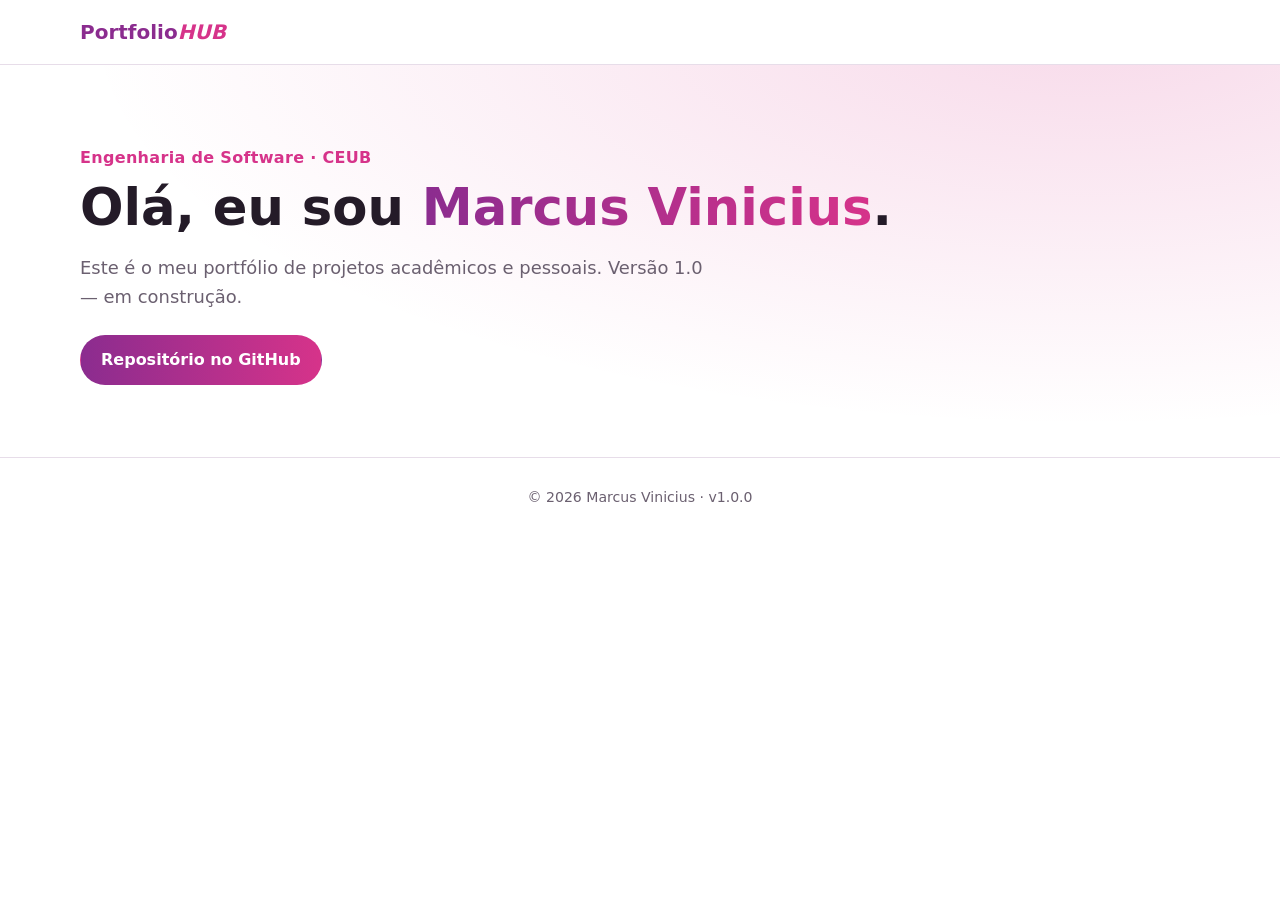
==== index.html @ 686c1ded "feat: cria página inicial do portfólio para o GitHub Pages" ====
<!DOCTYPE html>
<html lang="pt-BR">
<head>
  <meta charset="UTF-8">
  <meta name="viewport" content="width=device-width, initial-scale=1.0">
  <title>PortfolioHUB | Marcus Vinicius</title>
  <link rel="stylesheet" href="assets/css/style.css">
</head>
<body>
  <header class="topbar"><nav class="nav container"><a href="#" class="logo">Portfolio<em>HUB</em></a></nav></header>
  <main>
    <section class="hero">
      <div class="container">
        <p class="eyebrow">Engenharia de Software · CEUB</p>
        <h1>Olá, eu sou <span class="grad">Marcus Vinicius</span>.</h1>
        <p class="lead">Este é o meu portfólio de projetos acadêmicos e pessoais. Versão 1.0 — em construção.</p>
        <div class="cta"><a class="btn primary" href="https://github.com/sckut/PortfolioHUB">Repositório no GitHub</a></div>
      </div>
    </section>
  </main>
  <footer class="footer"><div class="container">© 2026 Marcus Vinicius · v1.0.0</div></footer>
</body>
</html>
---- assets/css/style.css ----
/* PortfolioHUB — estilos */
:root {
  --bg: #ffffff;
  --bg-alt: #f7f3f8;
  --text: #241b28;
  --muted: #6b6070;
  --card: #ffffff;
  --border: #e7dde9;
  --primary: #8b2c8f;
  --accent: #d6338a;
  --ok: #1f8a4c;
  --dev: #b26a00;
  --term: #15101a;
  --shadow: 0 6px 24px rgba(60, 20, 70, .08);
  --radius: 14px;
}
@media (prefers-color-scheme: dark) {
  :root:not([data-theme="light"]) {
    --bg: #120d16; --bg-alt: #1a1320; --text: #f1e9f3; --muted: #b3a6b8;
    --card: #1f1726; --border: #33263b; --primary: #c77dd0; --accent: #f06aaf;
    --ok: #4cc37f; --dev: #f0a640; --term: #0b080e; --shadow: 0 6px 24px rgba(0,0,0,.35);
  }
}
:root[data-theme="dark"] {
  --bg: #120d16; --bg-alt: #1a1320; --text: #f1e9f3; --muted: #b3a6b8;
  --card: #1f1726; --border: #33263b; --primary: #c77dd0; --accent: #f06aaf;
  --ok: #4cc37f; --dev: #f0a640; --term: #0b080e; --shadow: 0 6px 24px rgba(0,0,0,.35);
}

* { box-sizing: border-box; }
html { scroll-behavior: smooth; }
body {
  margin: 0; background: var(--bg); color: var(--text);
  font: 16px/1.6 system-ui, -apple-system, "Segoe UI", Roboto, sans-serif;
}
a { color: var(--primary); }
img, iframe { max-width: 100%; }
.container { width: min(1120px, 100% - 32px); margin-inline: auto; }
.skip { position: absolute; left: -999px; }
.skip:focus { left: 16px; top: 16px; background: var(--primary); color: #fff; padding: 8px 12px; z-index: 99; }

/* Topbar */
.topbar { position: sticky; top: 0; z-index: 10; background: color-mix(in srgb, var(--bg) 88%, transparent); backdrop-filter: blur(10px); border-bottom: 1px solid var(--border); }
.nav { display: flex; align-items: center; justify-content: space-between; height: 64px; }
.logo { font-weight: 800; font-size: 1.25rem; text-decoration: none; color: var(--primary); }
.logo em { font-style: italic; color: var(--accent); }
.menu { display: flex; gap: 22px; list-style: none; margin: 0; padding: 0; align-items: center; }
.menu a { color: var(--text); text-decoration: none; font-weight: 500; font-size: .95rem; }
.menu a:hover { color: var(--accent); }
.menu-btn { display: none; background: none; border: 0; font-size: 1.5rem; color: var(--text); cursor: pointer; }
.tema { background: var(--bg-alt); border: 1px solid var(--border); color: var(--text); border-radius: 50%; width: 34px; height: 34px; cursor: pointer; font-size: 1rem; }

/* Hero */
.hero { padding: 80px 0 72px; background: radial-gradient(1000px 400px at 85% -10%, color-mix(in srgb, var(--accent) 18%, transparent), transparent), var(--bg); }
.hero-grid { display: grid; grid-template-columns: 1.1fr .9fr; gap: 48px; align-items: center; }
.eyebrow { color: var(--accent); font-weight: 600; letter-spacing: .02em; margin: 0 0 8px; }
h1 { font-size: clamp(2rem, 5vw, 3.2rem); line-height: 1.12; margin: 0 0 16px; }
.grad { background: linear-gradient(90deg, var(--primary), var(--accent)); -webkit-background-clip: text; background-clip: text; color: transparent; }
.lead { font-size: 1.12rem; color: var(--muted); max-width: 56ch; }
.cta { display: flex; gap: 12px; flex-wrap: wrap; margin-top: 24px; }
.cta.center { justify-content: center; }
.btn { display: inline-block; padding: 11px 20px; border-radius: 999px; border: 1.5px solid var(--primary); color: var(--primary); text-decoration: none; font-weight: 600; transition: .2s; }
.btn:hover { transform: translateY(-2px); }
.btn.primary { background: linear-gradient(90deg, var(--primary), var(--accent)); color: #fff; border-color: transparent; }

.terminal { background: var(--term); border-radius: var(--radius); box-shadow: var(--shadow); overflow: hidden; color: #e9dcef; }
.term-bar { display: flex; align-items: center; gap: 6px; padding: 10px 14px; background: #241a2b; font-size: .8rem; color: #a998b0; }
.term-bar i { width: 11px; height: 11px; border-radius: 50%; background: #ff5f57; }
.term-bar i:nth-child(2) { background: #febc2e; } .term-bar i:nth-child(3) { background: #28c840; }
.term-bar span { margin-left: 8px; }
.terminal pre { margin: 0; padding: 18px; font: 13.5px/1.6 ui-monospace, Consolas, monospace; overflow-x: auto; }
.terminal b { color: #febc2e; font-weight: 500; } .terminal .t { color: #f06aaf; } .terminal .c { color: #28c840; }
.cursor { animation: blink 1s steps(1) infinite; }
@keyframes blink { 50% { opacity: 0; } }

/* Sections */
.section { padding: 72px 0; }
.section.alt { background: var(--bg-alt); }
h2 { font-size: clamp(1.6rem, 3.4vw, 2.2rem); margin: 0 0 20px; }
h2::after { content: ""; display: block; width: 56px; height: 4px; border-radius: 4px; margin-top: 10px; background: linear-gradient(90deg, var(--primary), var(--accent)); }
.contato h2::after { margin-inline: auto; }
.sub { color: var(--muted); }
.about p { max-width: 75ch; font-size: 1.05rem; }
.chips { display: flex; flex-wrap: wrap; gap: 10px; list-style: none; padding: 0; margin: 20px 0 0; }
.chips li { padding: 6px 14px; border-radius: 999px; background: var(--bg-alt); border: 1px solid var(--border); font-size: .9rem; }

/* Projects */
.filters { display: flex; gap: 8px; margin-bottom: 24px; flex-wrap: wrap; }
.filter { padding: 8px 16px; border-radius: 999px; border: 1px solid var(--border); background: var(--card); color: var(--text); cursor: pointer; font-weight: 500; }
.filter.active { background: var(--primary); color: #fff; border-color: var(--primary); }
.grid { display: grid; grid-template-columns: repeat(auto-fill, minmax(290px, 1fr)); gap: 20px; }
.card { background: var(--card); border: 1px solid var(--border); border-radius: var(--radius); padding: 22px; box-shadow: var(--shadow); display: flex; flex-direction: column; transition: transform .2s, border-color .2s; }
.card:hover { transform: translateY(-4px); border-color: var(--accent); }
.card.hide { display: none; }
.card h3 { margin: 12px 0 6px; font-size: 1.15rem; }
.card p { margin: 0 0 10px; color: var(--muted); font-size: .95rem; }
.card .stack { font-family: ui-monospace, Consolas, monospace; font-size: .82rem; color: var(--primary); }
.card a { margin-top: auto; font-weight: 600; text-decoration: none; }
.tag, .status { display: inline-block; font-size: .75rem; font-weight: 700; padding: 3px 10px; border-radius: 999px; margin-right: 6px; width: fit-content; }
.tag.pessoal { background: color-mix(in srgb, var(--accent) 15%, transparent); color: var(--accent); }
.tag.academico { background: color-mix(in srgb, var(--primary) 15%, transparent); color: var(--primary); }
.status.s-ok { color: var(--ok); border: 1px solid currentColor; }
.status.s-dev { color: var(--dev); border: 1px solid currentColor; }

/* Docs */
.docs { list-style: none; padding: 0; display: grid; grid-template-columns: repeat(auto-fill, minmax(320px, 1fr)); gap: 14px; }
.docs a { display: flex; align-items: center; gap: 14px; padding: 16px; background: var(--card); border: 1px solid var(--border); border-radius: var(--radius); text-decoration: none; color: var(--text); font-weight: 500; transition: .2s; }
.docs a:hover { border-color: var(--accent); }
.docs b { display: grid; place-items: center; width: 36px; height: 36px; flex: none; border-radius: 10px; background: linear-gradient(135deg, var(--primary), var(--accent)); color: #fff; }

/* Media */
.media { display: grid; grid-template-columns: 1fr 1fr; gap: 20px; }
.frame { aspect-ratio: 16 / 9; border-radius: var(--radius); overflow: hidden; border: 1px solid var(--border); background: var(--card); box-shadow: var(--shadow); }
.frame iframe { width: 100%; height: 100%; border: 0; }
.video-ph { height: 100%; display: grid; place-content: center; justify-items: center; text-align: center; gap: 4px; background: linear-gradient(135deg, var(--primary), var(--accent)); color: #fff; }
.video-ph span { font-size: 2.6rem; } .video-ph p { margin: 0 0 8px; font-weight: 600; }
.video-ph .btn { color: #fff; border-color: #fff; }

/* Timeline */
.timeline { list-style: none; padding: 0; margin: 0; border-left: 3px solid var(--border); }
.timeline li { display: flex; gap: 18px; padding: 0 0 26px 22px; position: relative; }
.timeline li::before { content: ""; position: absolute; left: -9px; top: 4px; width: 15px; height: 15px; border-radius: 50%; background: var(--accent); }
.ver { font-family: ui-monospace, Consolas, monospace; font-weight: 700; color: var(--primary); min-width: 64px; }
.timeline p { margin: 4px 0 0; color: var(--muted); }

.contato { text-align: center; }
.footer { padding: 28px 0; text-align: center; color: var(--muted); font-size: .88rem; border-top: 1px solid var(--border); }

/* Responsivo */
@media (max-width: 860px) {
  .hero-grid, .media { grid-template-columns: 1fr; }
  .menu-btn { display: block; }
  .menu { display: none; position: absolute; top: 64px; left: 0; right: 0; flex-direction: column; gap: 0; background: var(--bg); border-bottom: 1px solid var(--border); padding: 8px 16px 16px; }
  .menu.open { display: flex; }
  .menu li { width: 100%; padding: 10px 0; border-bottom: 1px solid var(--border); }
  .docs { grid-template-columns: 1fr; }
}
@media (prefers-reduced-motion: reduce) { * { transition: none !important; animation: none !important; } html { scroll-behavior: auto; } }
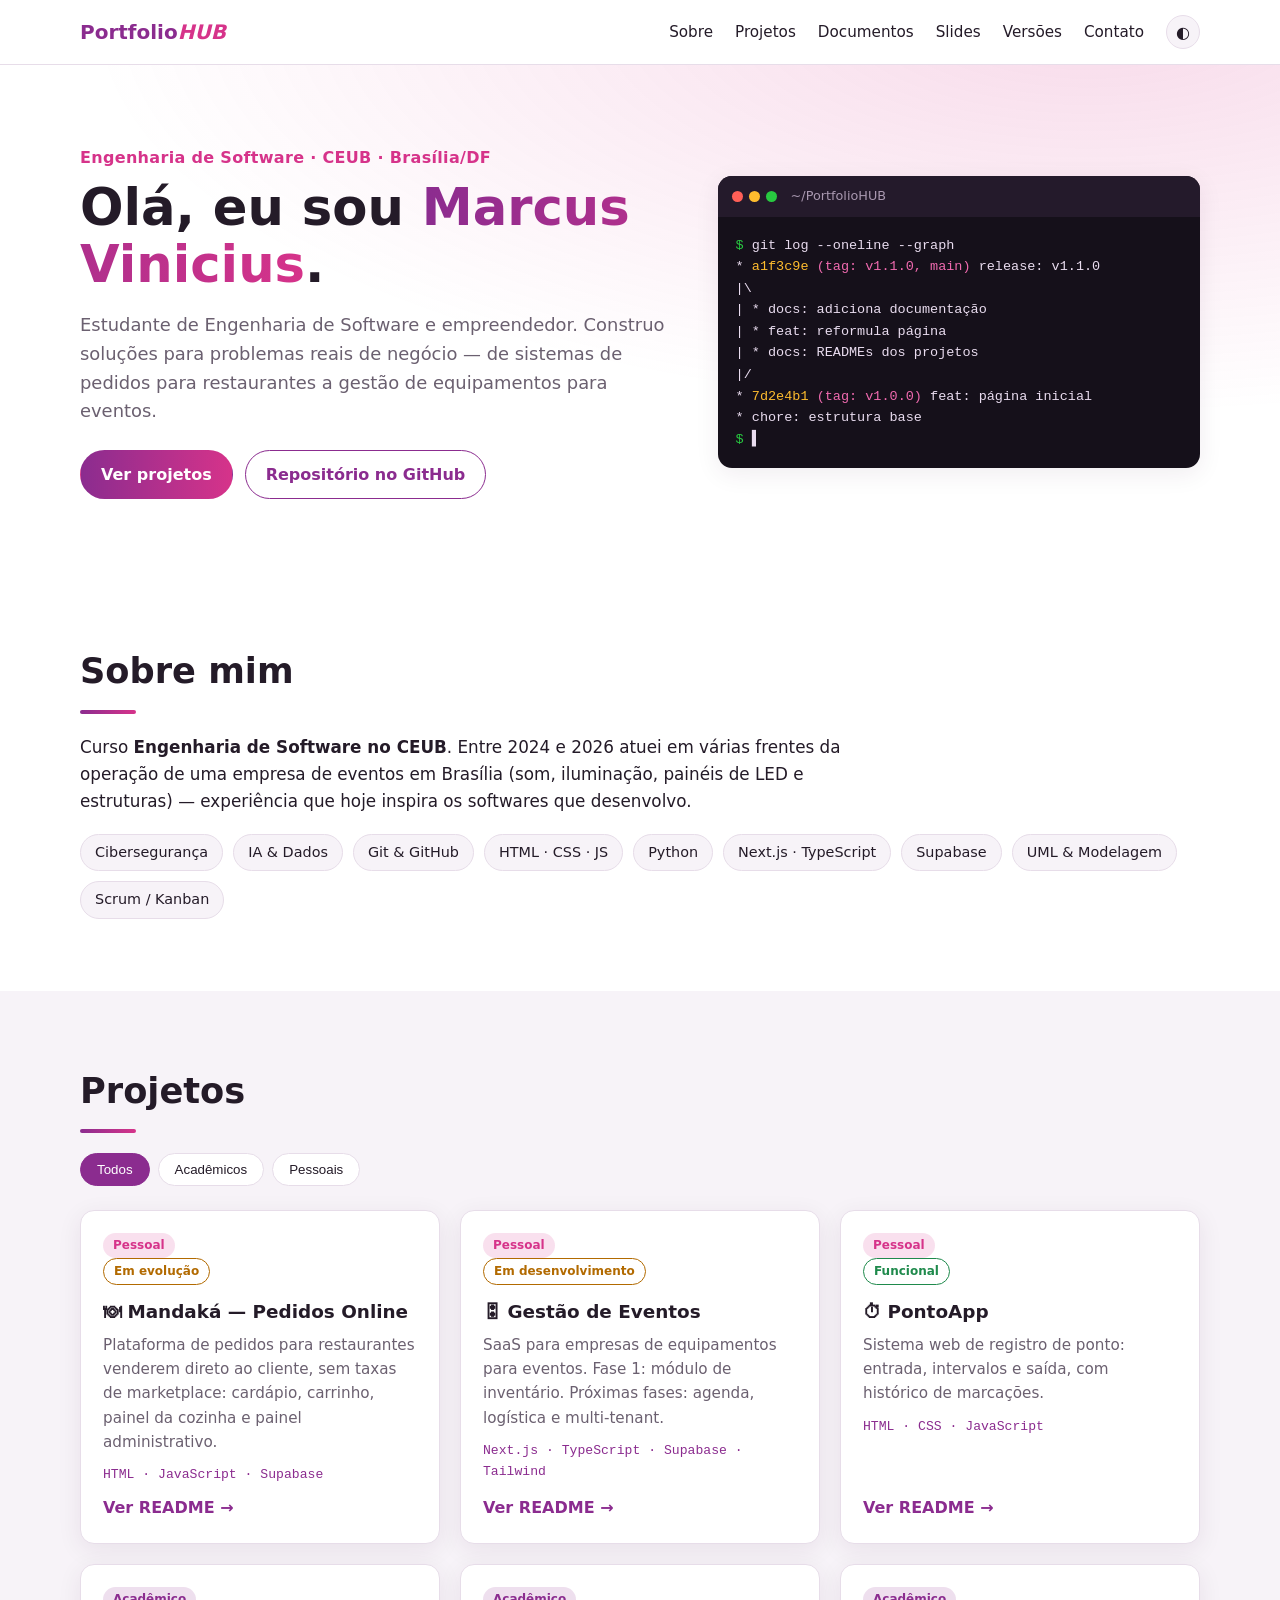
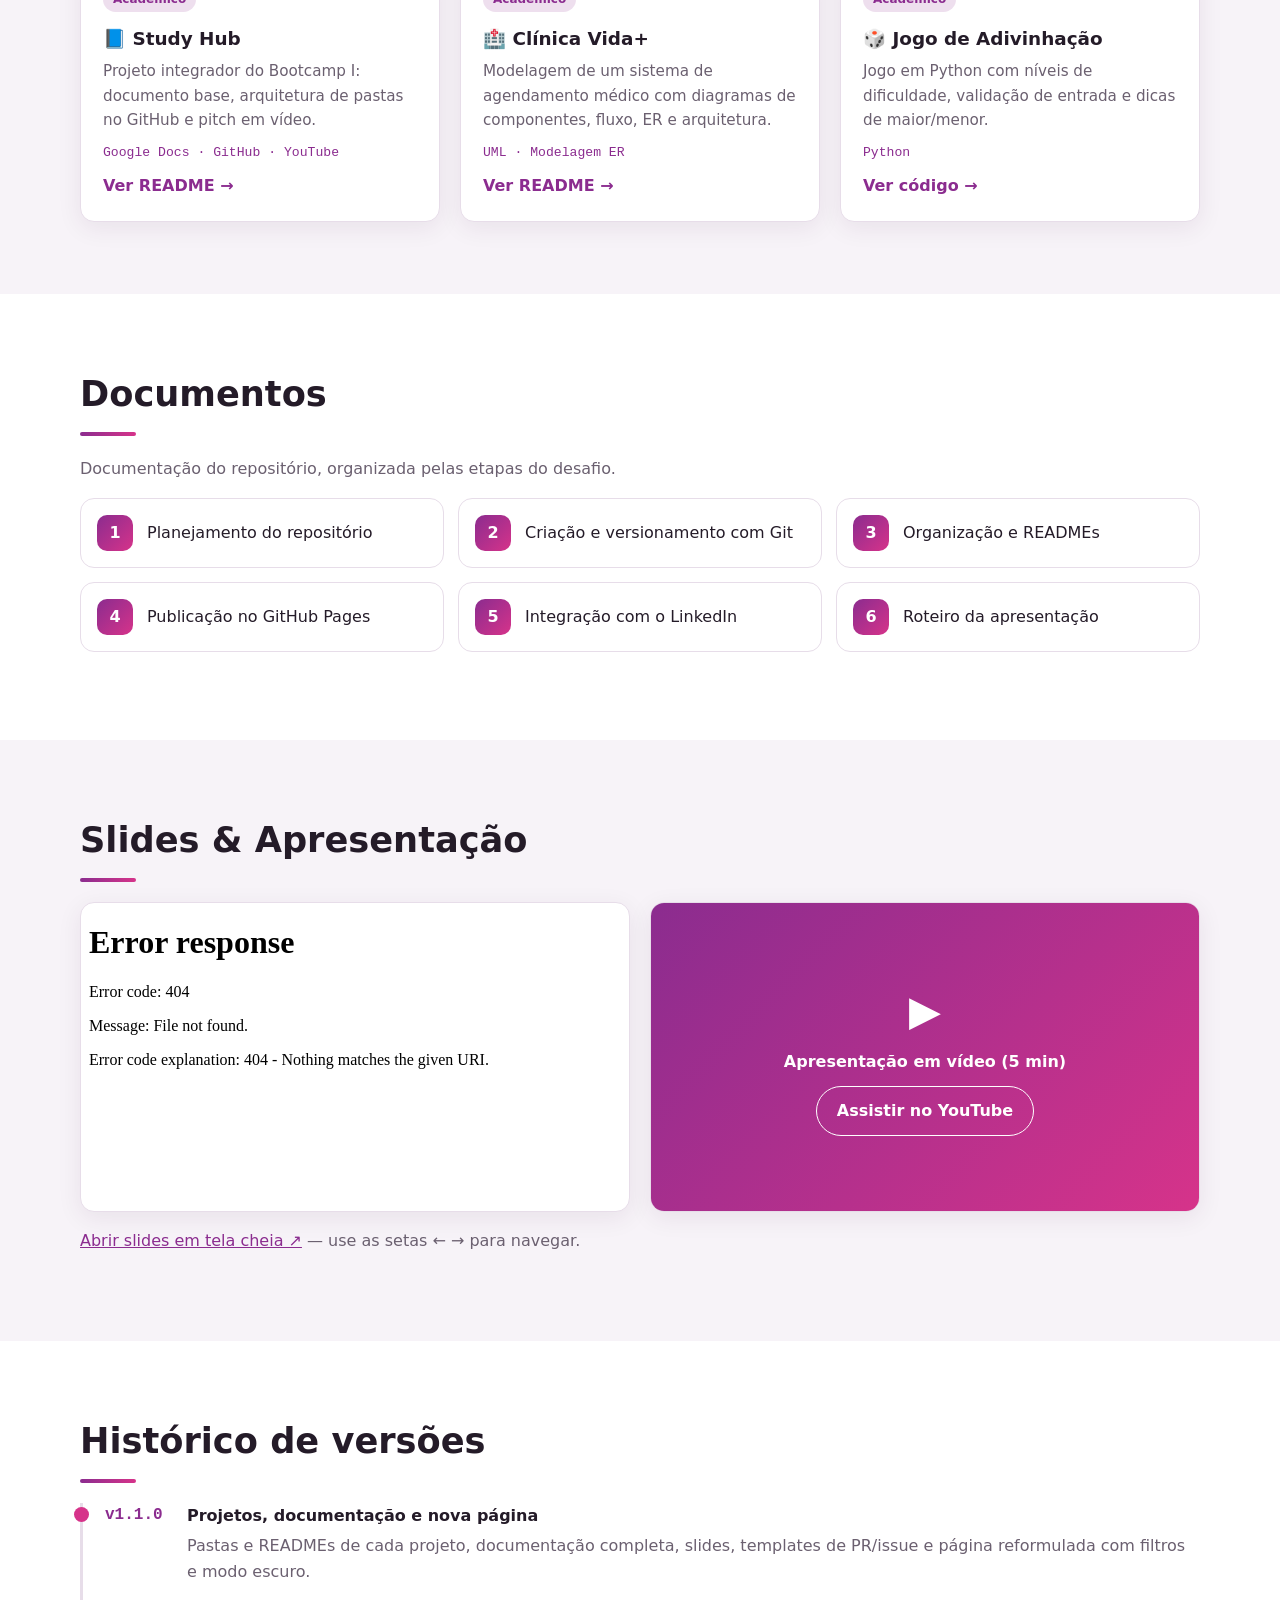
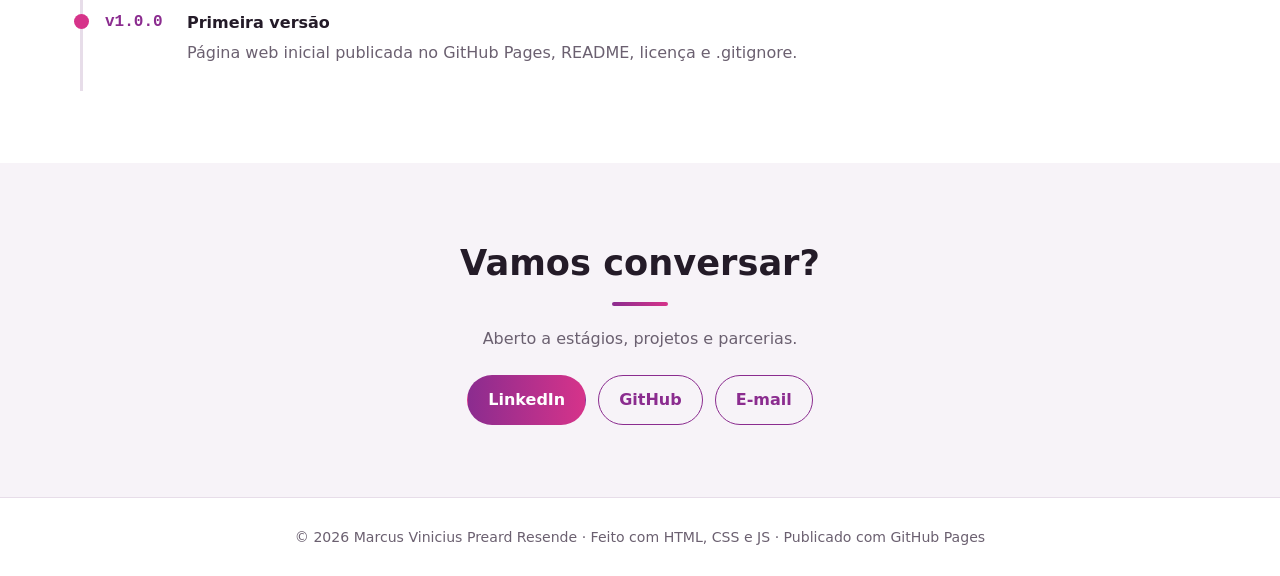
==== commit c0b474c8: "feat: reformula página com cards, filtros, documentos e modo escuro" ====
--- a/index.html
+++ b/index.html
@@ -4,20 +4,195 @@
   <meta charset="UTF-8">
   <meta name="viewport" content="width=device-width, initial-scale=1.0">
   <title>PortfolioHUB | Marcus Vinicius</title>
+  <meta name="description" content="Portfólio de Marcus Vinicius Preard Resende — estudante de Engenharia de Software (CEUB): projetos acadêmicos e pessoais.">
+  <meta property="og:title" content="PortfolioHUB | Marcus Vinicius">
+  <meta property="og:description" content="Projetos acadêmicos e pessoais versionados com Git e publicados no GitHub Pages.">
+  <meta property="og:type" content="website">
+  <link rel="icon" href="data:image/svg+xml,<svg xmlns='http://www.w3.org/2000/svg' viewBox='0 0 100 100'><rect width='100' height='100' rx='22' fill='%238b2c8f'/><text x='50' y='66' font-size='52' font-family='Arial' font-weight='700' fill='white' text-anchor='middle'>M</text></svg>">
   <link rel="stylesheet" href="assets/css/style.css">
 </head>
 <body>
-  <header class="topbar"><nav class="nav container"><a href="#" class="logo">Portfolio<em>HUB</em></a></nav></header>
-  <main>
-    <section class="hero">
+  <a class="skip" href="#conteudo">Pular para o conteúdo</a>
+
+  <header class="topbar">
+    <nav class="nav container" aria-label="Navegação principal">
+      <a href="#inicio" class="logo">Portfolio<em>HUB</em></a>
+      <button class="menu-btn" aria-expanded="false" aria-controls="menu" aria-label="Abrir menu">☰</button>
+      <ul id="menu" class="menu">
+        <li><a href="#sobre">Sobre</a></li>
+        <li><a href="#projetos">Projetos</a></li>
+        <li><a href="#documentos">Documentos</a></li>
+        <li><a href="#slides">Slides</a></li>
+        <li><a href="#versoes">Versões</a></li>
+        <li><a href="#contato">Contato</a></li>
+        <li><button id="tema" class="tema" aria-label="Alternar tema claro/escuro">◐</button></li>
+      </ul>
+    </nav>
+  </header>
+
+  <main id="conteudo">
+    <!-- HERO -->
+    <section id="inicio" class="hero">
+      <div class="container hero-grid">
+        <div>
+          <p class="eyebrow">Engenharia de Software · CEUB · Brasília/DF</p>
+          <h1>Olá, eu sou <span class="grad">Marcus Vinicius</span>.</h1>
+          <p class="lead">Estudante de Engenharia de Software e empreendedor. Construo soluções para problemas reais de negócio — de sistemas de pedidos para restaurantes a gestão de equipamentos para eventos.</p>
+          <div class="cta">
+            <a class="btn primary" href="#projetos">Ver projetos</a>
+            <a class="btn" href="https://github.com/sckut/PortfolioHUB" target="_blank" rel="noopener">Repositório no GitHub</a>
+          </div>
+        </div>
+        <div class="terminal" aria-label="Exemplo de histórico do Git">
+          <div class="term-bar"><i></i><i></i><i></i><span>~/PortfolioHUB</span></div>
+<pre><code><span class="c">$</span> git log --oneline --graph
+* <b>a1f3c9e</b> <span class="t">(tag: v1.1.0, main)</span> release: v1.1.0
+|\
+| * docs: adiciona documentação
+| * feat: reformula página
+| * docs: READMEs dos projetos
+|/
+* <b>7d2e4b1</b> <span class="t">(tag: v1.0.0)</span> feat: página inicial
+* chore: estrutura base
+<span class="c">$</span> <span class="cursor">▍</span></code></pre>
+        </div>
+      </div>
+    </section>
+
+    <!-- SOBRE -->
+    <section id="sobre" class="section">
       <div class="container">
-        <p class="eyebrow">Engenharia de Software · CEUB</p>
-        <h1>Olá, eu sou <span class="grad">Marcus Vinicius</span>.</h1>
-        <p class="lead">Este é o meu portfólio de projetos acadêmicos e pessoais. Versão 1.0 — em construção.</p>
-        <div class="cta"><a class="btn primary" href="https://github.com/sckut/PortfolioHUB">Repositório no GitHub</a></div>
+        <h2>Sobre mim</h2>
+        <div class="about">
+          <p>Curso <strong>Engenharia de Software no CEUB</strong>. Entre 2024 e 2026 atuei em várias frentes da operação de uma empresa de eventos em Brasília (som, iluminação, painéis de LED e estruturas) — experiência que hoje inspira os softwares que desenvolvo.</p>
+          <ul class="chips" aria-label="Interesses e habilidades">
+            <li>Cibersegurança</li><li>IA &amp; Dados</li><li>Git &amp; GitHub</li><li>HTML · CSS · JS</li><li>Python</li><li>Next.js · TypeScript</li><li>Supabase</li><li>UML &amp; Modelagem</li><li>Scrum / Kanban</li>
+          </ul>
+        </div>
+      </div>
+    </section>
+
+    <!-- PROJETOS -->
+    <section id="projetos" class="section alt">
+      <div class="container">
+        <h2>Projetos</h2>
+        <div class="filters" role="group" aria-label="Filtrar projetos">
+          <button class="filter active" data-f="todos">Todos</button>
+          <button class="filter" data-f="academico">Acadêmicos</button>
+          <button class="filter" data-f="pessoal">Pessoais</button>
+        </div>
+        <div class="grid">
+          <article class="card" data-cat="pessoal">
+            <span class="tag pessoal">Pessoal</span><span class="status s-dev">Em evolução</span>
+            <h3>🍽 Mandaká — Pedidos Online</h3>
+            <p>Plataforma de pedidos para restaurantes venderem direto ao cliente, sem taxas de marketplace: cardápio, carrinho, painel da cozinha e painel administrativo.</p>
+            <p class="stack">HTML · JavaScript · Supabase</p>
+            <a href="https://github.com/sckut/PortfolioHUB/tree/main/projetos-pessoais/mandaka-pedidos" target="_blank" rel="noopener">Ver README →</a>
+          </article>
+          <article class="card" data-cat="pessoal">
+            <span class="tag pessoal">Pessoal</span><span class="status s-dev">Em desenvolvimento</span>
+            <h3>🎛 Gestão de Eventos</h3>
+            <p>SaaS para empresas de equipamentos para eventos. Fase 1: módulo de inventário. Próximas fases: agenda, logística e multi-tenant.</p>
+            <p class="stack">Next.js · TypeScript · Supabase · Tailwind</p>
+            <a href="https://github.com/sckut/PortfolioHUB/tree/main/projetos-pessoais/gestao-eventos" target="_blank" rel="noopener">Ver README →</a>
+          </article>
+          <article class="card" data-cat="pessoal">
+            <span class="tag pessoal">Pessoal</span><span class="status s-ok">Funcional</span>
+            <h3>⏱ PontoApp</h3>
+            <p>Sistema web de registro de ponto: entrada, intervalos e saída, com histórico de marcações.</p>
+            <p class="stack">HTML · CSS · JavaScript</p>
+            <a href="https://github.com/sckut/PortfolioHUB/tree/main/projetos-pessoais/pontoapp" target="_blank" rel="noopener">Ver README →</a>
+          </article>
+          <article class="card" data-cat="academico">
+            <span class="tag academico">Acadêmico</span>
+            <h3>📘 Study Hub</h3>
+            <p>Projeto integrador do Bootcamp I: documento base, arquitetura de pastas no GitHub e pitch em vídeo.</p>
+            <p class="stack">Google Docs · GitHub · YouTube</p>
+            <a href="https://github.com/sckut/PortfolioHUB/tree/main/projetos-academicos/study-hub" target="_blank" rel="noopener">Ver README →</a>
+          </article>
+          <article class="card" data-cat="academico">
+            <span class="tag academico">Acadêmico</span>
+            <h3>🏥 Clínica Vida+</h3>
+            <p>Modelagem de um sistema de agendamento médico com diagramas de componentes, fluxo, ER e arquitetura.</p>
+            <p class="stack">UML · Modelagem ER</p>
+            <a href="https://github.com/sckut/PortfolioHUB/tree/main/projetos-academicos/clinica-vida-plus" target="_blank" rel="noopener">Ver README →</a>
+          </article>
+          <article class="card" data-cat="academico">
+            <span class="tag academico">Acadêmico</span>
+            <h3>🎲 Jogo de Adivinhação</h3>
+            <p>Jogo em Python com níveis de dificuldade, validação de entrada e dicas de maior/menor.</p>
+            <p class="stack">Python</p>
+            <a href="https://github.com/sckut/PortfolioHUB/tree/main/projetos-academicos/jogo-adivinhacao-python" target="_blank" rel="noopener">Ver código →</a>
+          </article>
+        </div>
+      </div>
+    </section>
+
+    <!-- DOCUMENTOS -->
+    <section id="documentos" class="section">
+      <div class="container">
+        <h2>Documentos</h2>
+        <p class="sub">Documentação do repositório, organizada pelas etapas do desafio.</p>
+        <ol class="docs">
+          <li><a href="https://github.com/sckut/PortfolioHUB/blob/main/documentacao/planejamento-repositorio.md" target="_blank" rel="noopener"><b>1</b><span>Planejamento do repositório</span></a></li>
+          <li><a href="https://github.com/sckut/PortfolioHUB/blob/main/documentacao/guia-versionamento-git.md" target="_blank" rel="noopener"><b>2</b><span>Criação e versionamento com Git</span></a></li>
+          <li><a href="https://github.com/sckut/PortfolioHUB/blob/main/README.md" target="_blank" rel="noopener"><b>3</b><span>Organização e READMEs</span></a></li>
+          <li><a href="https://github.com/sckut/PortfolioHUB/blob/main/documentacao/github-pages.md" target="_blank" rel="noopener"><b>4</b><span>Publicação no GitHub Pages</span></a></li>
+          <li><a href="https://github.com/sckut/PortfolioHUB/blob/main/documentacao/integracao-linkedin.md" target="_blank" rel="noopener"><b>5</b><span>Integração com o LinkedIn</span></a></li>
+          <li><a href="https://github.com/sckut/PortfolioHUB/blob/main/documentacao/roteiro-apresentacao.md" target="_blank" rel="noopener"><b>6</b><span>Roteiro da apresentação</span></a></li>
+        </ol>
+      </div>
+    </section>
+
+    <!-- SLIDES + VIDEO -->
+    <section id="slides" class="section alt">
+      <div class="container">
+        <h2>Slides &amp; Apresentação</h2>
+        <div class="media">
+          <div class="frame">
+            <iframe src="apresentacoes/slides.html" title="Slides da apresentação do PortfolioHUB"></iframe>
+          </div>
+          <div class="frame video" id="video" data-youtube="ID-DO-VIDEO">
+            <div class="video-ph">
+              <span>▶</span>
+              <p>Apresentação em vídeo (5 min)</p>
+              <a class="btn" href="https://youtu.be/ID-DO-VIDEO" target="_blank" rel="noopener">Assistir no YouTube</a>
+            </div>
+          </div>
+        </div>
+        <p class="sub"><a href="apresentacoes/slides.html" target="_blank" rel="noopener">Abrir slides em tela cheia ↗</a> — use as setas ← → para navegar.</p>
+      </div>
+    </section>
+
+    <!-- VERSOES -->
+    <section id="versoes" class="section">
+      <div class="container">
+        <h2>Histórico de versões</h2>
+        <ul class="timeline">
+          <li><span class="ver">v1.1.0</span><div><strong>Projetos, documentação e nova página</strong><p>Pastas e READMEs de cada projeto, documentação completa, slides, templates de PR/issue e página reformulada com filtros e modo escuro.</p></div></li>
+          <li><span class="ver">v1.0.0</span><div><strong>Primeira versão</strong><p>Página web inicial publicada no GitHub Pages, README, licença e .gitignore.</p></div></li>
+        </ul>
+      </div>
+    </section>
+
+    <!-- CONTATO -->
+    <section id="contato" class="section alt">
+      <div class="container contato">
+        <h2>Vamos conversar?</h2>
+        <p class="sub">Aberto a estágios, projetos e parcerias.</p>
+        <div class="cta center">
+          <a class="btn primary" href="https://www.linkedin.com/in/SEU-LINKEDIN/" target="_blank" rel="noopener">LinkedIn</a>
+          <a class="btn" href="https://github.com/sckut" target="_blank" rel="noopener">GitHub</a>
+          <a class="btn" href="mailto:mvp.resende@gmail.com">E-mail</a>
+        </div>
       </div>
     </section>
   </main>
-  <footer class="footer"><div class="container">© 2026 Marcus Vinicius · v1.0.0</div></footer>
+
+  <footer class="footer">
+    <div class="container">© <span id="ano">2026</span> Marcus Vinicius Preard Resende · Feito com HTML, CSS e JS · Publicado com GitHub Pages</div>
+  </footer>
+
+  <script src="assets/js/main.js"></script>
 </body>
 </html>
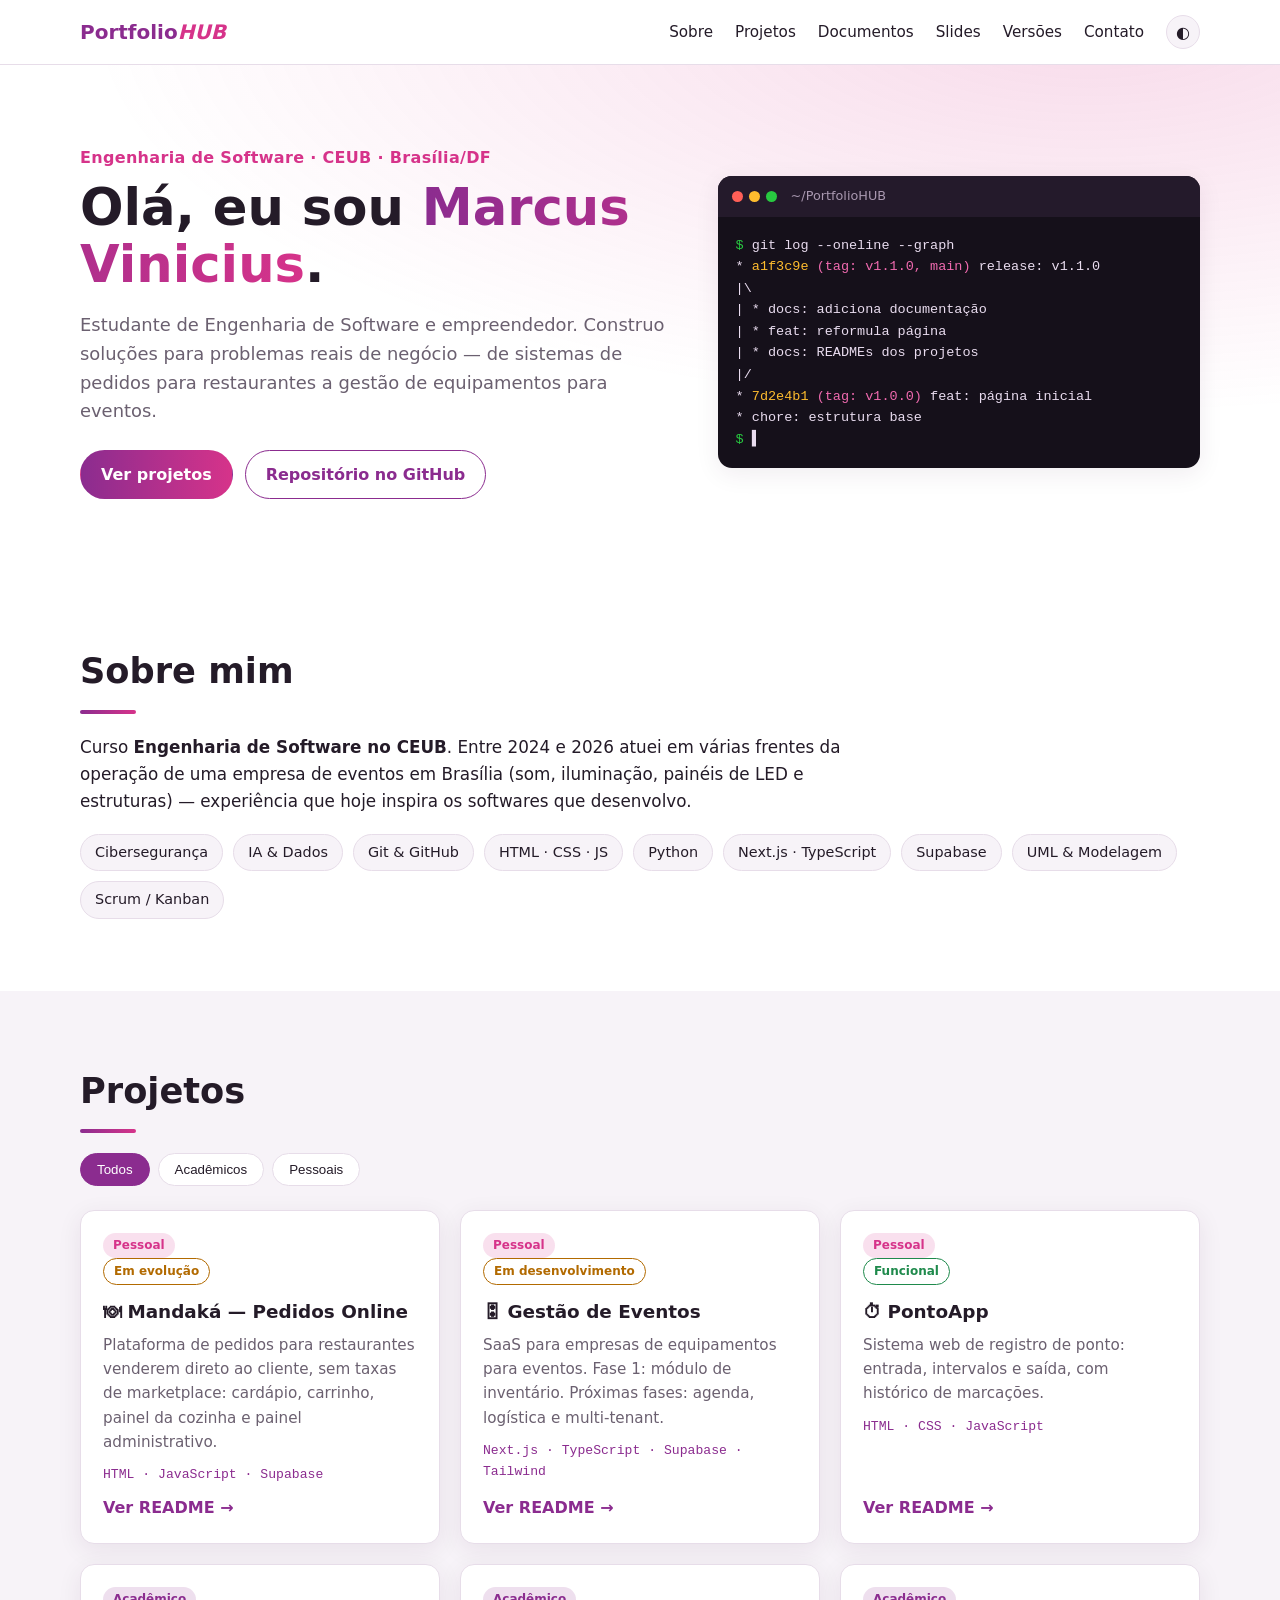
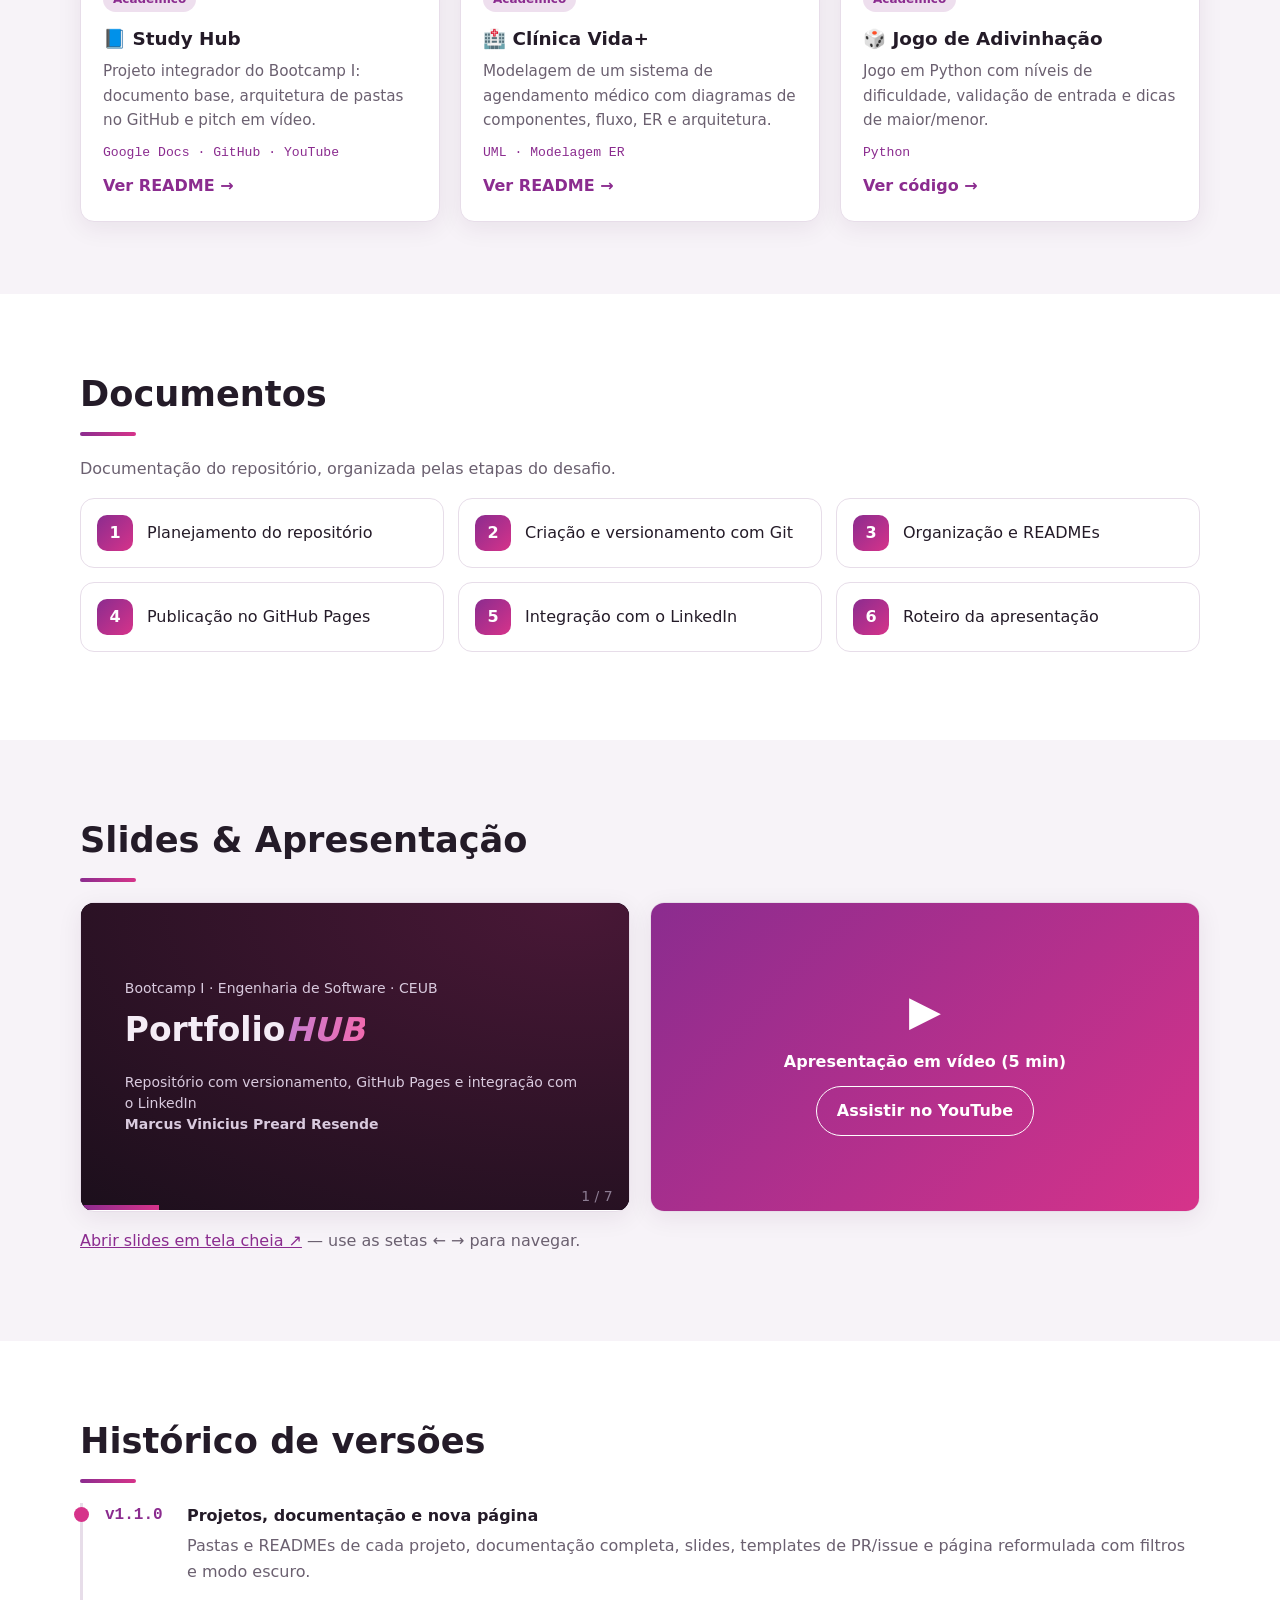
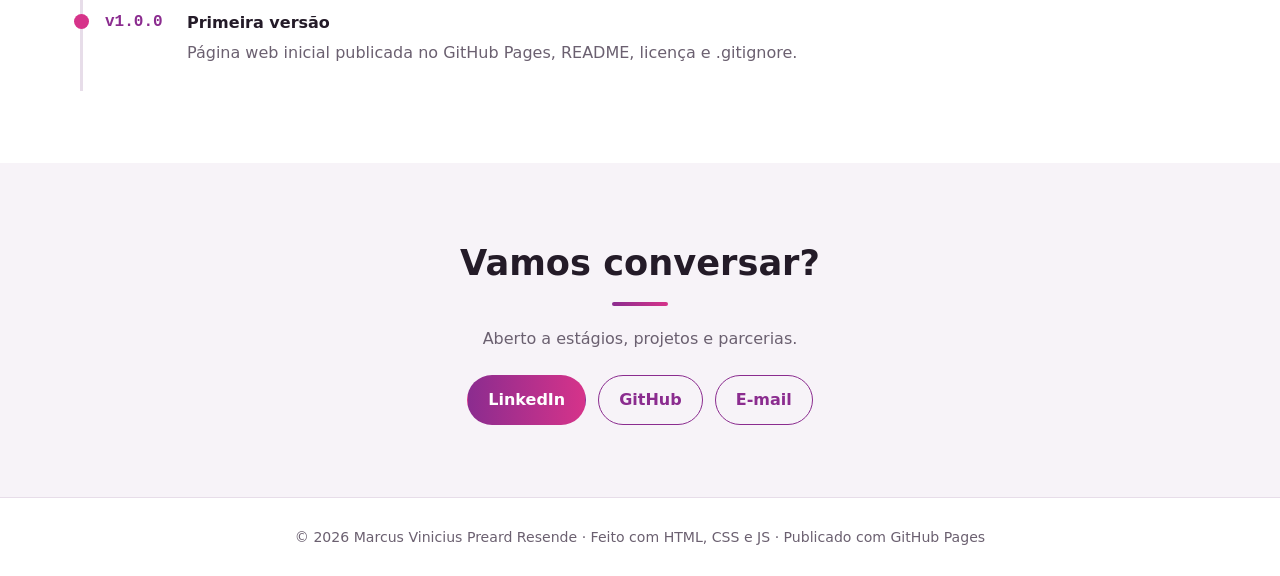
==== commit 3ac48948: "docs: adiciona link do perfil do LinkedIn" ====
--- a/index.html
+++ b/index.html
@@ -181,7 +181,7 @@
         <h2>Vamos conversar?</h2>
         <p class="sub">Aberto a estágios, projetos e parcerias.</p>
         <div class="cta center">
-          <a class="btn primary" href="https://www.linkedin.com/in/SEU-LINKEDIN/" target="_blank" rel="noopener">LinkedIn</a>
+          <a class="btn primary" href="https://www.linkedin.com/in/marcus-vinicius-preard-resende-594656436/" target="_blank" rel="noopener">LinkedIn</a>
           <a class="btn" href="https://github.com/sckut" target="_blank" rel="noopener">GitHub</a>
           <a class="btn" href="mailto:mvp.resende@gmail.com">E-mail</a>
         </div>
